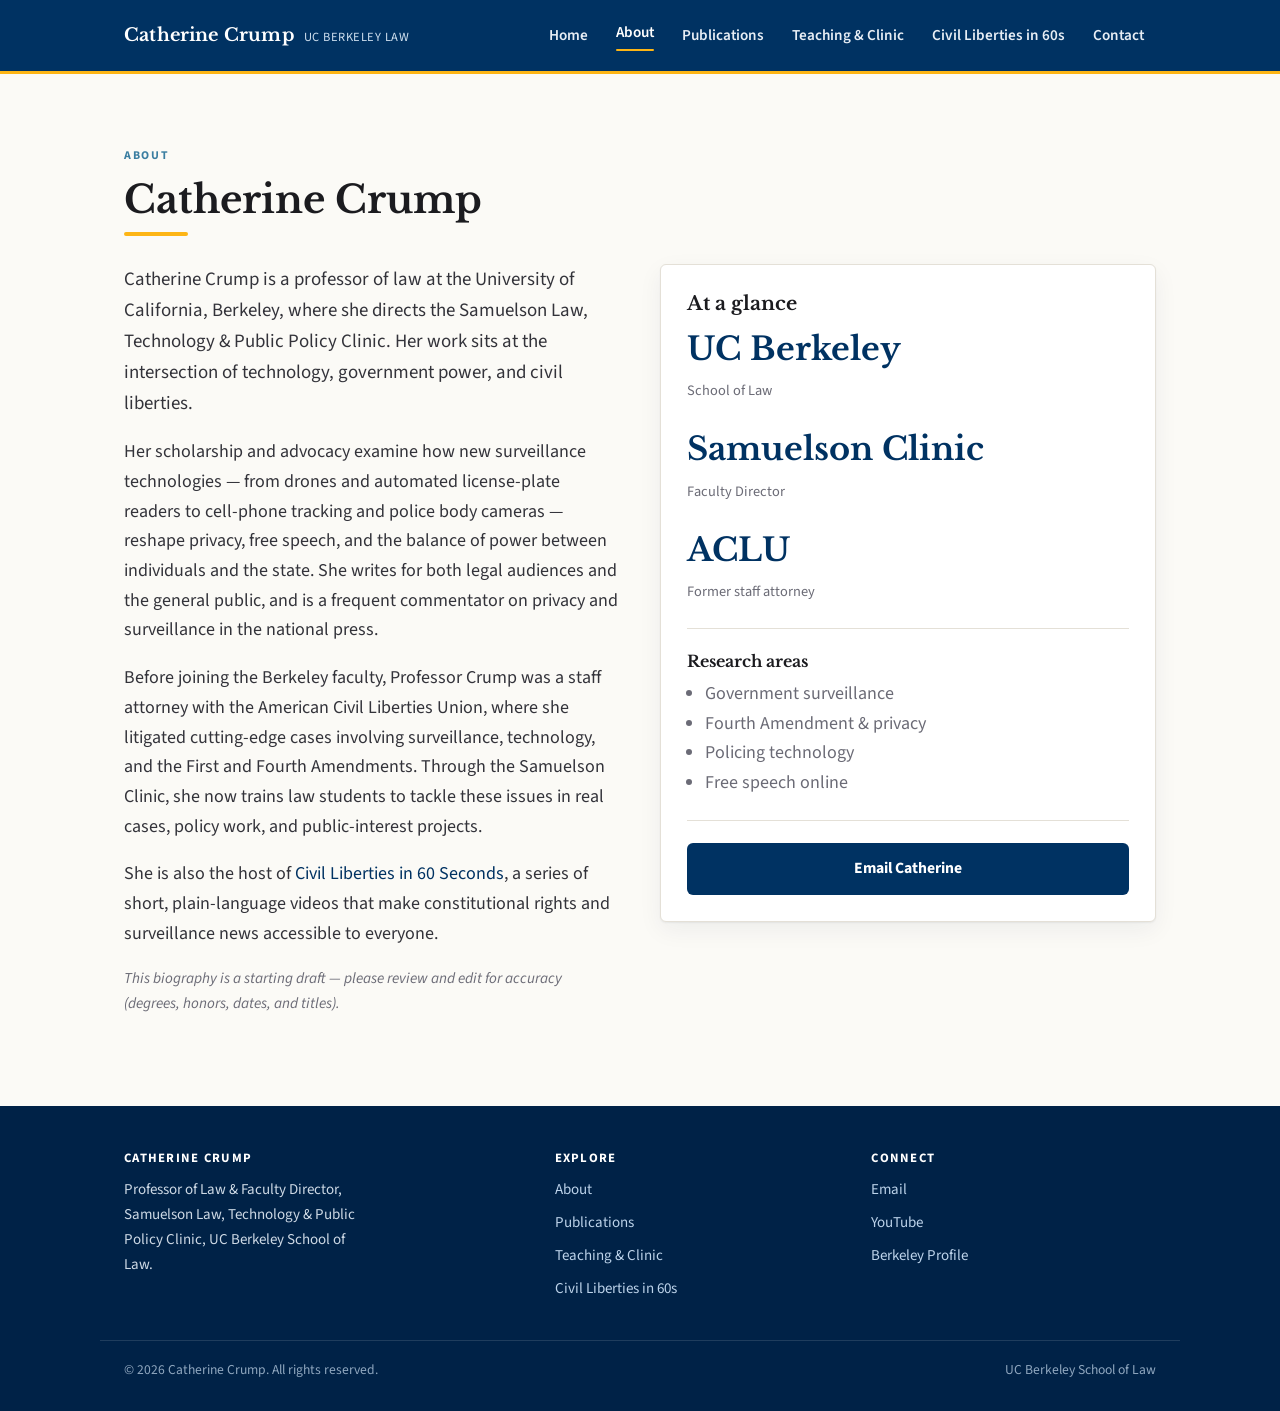
==== about.html @ 15336ab8 "Use headshot photo as favicon with rounded corners Replace the CC-monogram SVG favicon with a rounde" ====
<!DOCTYPE html>
<html lang="en">
<head>
  <meta charset="UTF-8" />
  <meta name="viewport" content="width=device-width, initial-scale=1.0" />
  <title>About — Catherine Crump</title>
  <meta name="description" content="About Catherine Crump, professor of law at UC Berkeley and Faculty Director of the Samuelson Law, Technology & Public Policy Clinic." />
  <link rel="icon" type="image/png" href="assets/favicon.png" />
  <link rel="apple-touch-icon" href="assets/apple-touch-icon.png" />
  <link rel="preconnect" href="https://fonts.googleapis.com" />
  <link rel="preconnect" href="https://fonts.gstatic.com" crossorigin />
  <link href="https://fonts.googleapis.com/css2?family=Libre+Baskerville:ital,wght@0,400;0,700;1,400&family=Source+Sans+3:wght@400;600;700&display=swap" rel="stylesheet" />
  <link rel="stylesheet" href="css/style.css" />
</head>
<body>
  <header class="site-header">
    <nav class="nav">
      <a class="brand" href="index.html">Catherine Crump <span class="brand-sub">UC Berkeley Law</span></a>
      <button class="nav-toggle" aria-label="Menu" aria-expanded="false">☰</button>
      <ul class="nav-links">
        <li><a href="index.html">Home</a></li>
        <li><a href="about.html" class="active">About</a></li>
        <li><a href="publications.html">Publications</a></li>
        <li><a href="teaching.html">Teaching &amp; Clinic</a></li>
        <li><a href="civil-liberties-60.html">Civil Liberties in 60s</a></li>
        <li><a href="index.html#contact">Contact</a></li>
      </ul>
    </nav>
  </header>

  <section class="section">
    <div class="container">
      <p class="eyebrow">About</p>
      <h1 class="section-title" style="font-size:2.4rem">Catherine Crump</h1>
      <div class="rule"></div>

      <div class="grid-2">
        <div class="prose">
          <!-- DRAFT BIO — please review and edit for accuracy. -->
          <p class="lead">Catherine Crump is a professor of law at the University of California, Berkeley, where she directs the Samuelson Law, Technology &amp; Public Policy Clinic. Her work sits at the intersection of technology, government power, and civil liberties.</p>

          <p>Her scholarship and advocacy examine how new surveillance technologies — from drones and automated license-plate readers to cell-phone tracking and police body cameras — reshape privacy, free speech, and the balance of power between individuals and the state. She writes for both legal audiences and the general public, and is a frequent commentator on privacy and surveillance in the national press.</p>

          <p>Before joining the Berkeley faculty, Professor Crump was a staff attorney with the American Civil Liberties Union, where she litigated cutting-edge cases involving surveillance, technology, and the First and Fourth Amendments. Through the Samuelson Clinic, she now trains law students to tackle these issues in real cases, policy work, and public-interest projects.</p>

          <p>She is also the host of <a href="civil-liberties-60.html">Civil Liberties in 60 Seconds</a>, a series of short, plain-language videos that make constitutional rights and surveillance news accessible to everyone.</p>

          <p style="color:var(--muted);font-size:0.95rem;font-style:italic">This biography is a starting draft — please review and edit for accuracy (degrees, honors, dates, and titles).</p>
        </div>

        <aside>
          <div class="card">
            <h3>At a glance</h3>
            <div class="stat-row" style="flex-direction:column;gap:18px">
              <div class="stat"><b>UC Berkeley</b><span>School of Law</span></div>
              <div class="stat"><b>Samuelson Clinic</b><span>Faculty Director</span></div>
              <div class="stat"><b>ACLU</b><span>Former staff attorney</span></div>
            </div>
            <hr style="border:none;border-top:1px solid var(--line);margin:22px 0" />
            <h3 style="font-size:1rem">Research areas</h3>
            <ul style="padding-left:18px;margin:0;color:var(--muted)">
              <li>Government surveillance</li>
              <li>Fourth Amendment &amp; privacy</li>
              <li>Policing technology</li>
              <li>Free speech online</li>
            </ul>
            <hr style="border:none;border-top:1px solid var(--line);margin:22px 0" />
            <a class="btn btn-blue" style="width:100%;text-align:center" href="mailto:ccrump@clinical.law.berkeley.edu">Email Catherine</a>
          </div>
        </aside>
      </div>
    </div>
  </section>

  <footer class="site-footer">
    <div class="container footer-grid">
      <div>
        <h4>Catherine Crump</h4>
        <p style="margin:0;max-width:34ch">Professor of Law &amp; Faculty Director, Samuelson Law, Technology &amp; Public Policy Clinic, UC Berkeley School of Law.</p>
      </div>
      <div>
        <h4>Explore</h4>
        <ul>
          <li><a href="about.html">About</a></li>
          <li><a href="publications.html">Publications</a></li>
          <li><a href="teaching.html">Teaching &amp; Clinic</a></li>
          <li><a href="civil-liberties-60.html">Civil Liberties in 60s</a></li>
        </ul>
      </div>
      <div>
        <h4>Connect</h4>
        <ul>
          <li><a href="mailto:ccrump@clinical.law.berkeley.edu">Email</a></li>
          <li><a href="https://www.youtube.com/@profcrump" target="_blank" rel="noopener">YouTube</a></li>
          <li><a href="https://www.law.berkeley.edu/our-faculty/faculty-profiles/catherine-crump/" target="_blank" rel="noopener">Berkeley Profile</a></li>
        </ul>
      </div>
    </div>
    <div class="container footer-bottom">
      <span>© <span id="year">2026</span> Catherine Crump. All rights reserved.</span>
      <span>UC Berkeley School of Law</span>
    </div>
  </footer>

  <script src="js/main.js"></script>
  <script>document.getElementById("year").textContent = new Date().getFullYear();</script>
</body>
</html>
---- css/style.css ----
/* =========================================================
   Catherine Crump — personal academic site
   Berkeley-scholarly theme
   ========================================================= */

:root {
  /* Berkeley palette */
  --berkeley-blue: #003262;
  --berkeley-blue-deep: #002247;
  --california-gold: #fdb515;
  --founders-rock: #3b7ea1;
  --lawrence: #00b0da;

  /* Neutrals */
  --ink: #1b1b1f;
  --body: #33333a;
  --muted: #6b6b76;
  --line: #e4e0d7;
  --paper: #fbfaf6;
  --card: #ffffff;

  /* CL60 accent (from the channel brand) */
  --cl60-red: #ff3131;

  --serif: "Libre Baskerville", Georgia, "Times New Roman", serif;
  --sans: "Source Sans 3", "Source Sans Pro", -apple-system, BlinkMacSystemFont,
    "Segoe UI", Roboto, Helvetica, Arial, sans-serif;

  --maxw: 1080px;
  --radius: 6px;
  --shadow: 0 1px 2px rgba(0, 30, 60, 0.06), 0 8px 24px rgba(0, 30, 60, 0.06);
}

* { box-sizing: border-box; }

html { scroll-behavior: smooth; }

body {
  margin: 0;
  font-family: var(--sans);
  color: var(--body);
  background: var(--paper);
  line-height: 1.65;
  font-size: 18px;
  -webkit-font-smoothing: antialiased;
  text-rendering: optimizeLegibility;
}

h1, h2, h3, h4 {
  font-family: var(--serif);
  color: var(--ink);
  line-height: 1.25;
  font-weight: 700;
}

a { color: var(--berkeley-blue); text-decoration: none; }
a:hover { text-decoration: underline; }

img { max-width: 100%; display: block; }

.container {
  width: 100%;
  max-width: var(--maxw);
  margin: 0 auto;
  padding: 0 24px;
}

.section { padding: 72px 0; }
.section--tight { padding: 48px 0; }
.section--alt { background: #fff; border-top: 1px solid var(--line); border-bottom: 1px solid var(--line); }

.eyebrow {
  font-family: var(--sans);
  text-transform: uppercase;
  letter-spacing: 0.14em;
  font-size: 0.74rem;
  font-weight: 700;
  color: var(--founders-rock);
  margin: 0 0 10px;
}

.section-title { font-size: 2rem; margin: 0 0 8px; }
.lead { font-size: 1.18rem; color: var(--body); }

/* Gold rule motif */
.rule {
  width: 64px; height: 4px;
  background: var(--california-gold);
  border-radius: 3px;
  margin: 0 0 28px;
}

/* ---------- Header / nav ---------- */
.site-header {
  position: sticky; top: 0; z-index: 50;
  background: var(--berkeley-blue);
  color: #fff;
  border-bottom: 3px solid var(--california-gold);
}
.nav {
  display: flex; align-items: center; justify-content: space-between;
  gap: 16px; padding: 12px 24px; max-width: var(--maxw); margin: 0 auto;
}
.brand {
  display: flex; align-items: baseline; gap: 10px;
  color: #fff; font-family: var(--serif); font-weight: 700;
  font-size: 1.12rem; letter-spacing: 0.01em;
}
.brand:hover { text-decoration: none; }
.brand .brand-sub {
  font-family: var(--sans); font-weight: 400; font-size: 0.78rem;
  color: #cfe0ef; letter-spacing: 0.04em; text-transform: uppercase;
}
.nav-links { display: flex; align-items: center; gap: 4px; list-style: none; margin: 0; padding: 0; }
.nav-links a {
  color: #e7eef5; font-size: 0.95rem; font-weight: 600;
  padding: 8px 12px; border-radius: 4px; display: inline-block;
}
.nav-links a:hover { background: rgba(255,255,255,0.12); text-decoration: none; }
.nav-links a.active { color: #fff; }
.nav-links a.active::after {
  content: ""; display: block; height: 2px; margin-top: 4px;
  background: var(--california-gold); border-radius: 2px;
}
.nav-toggle {
  display: none; background: transparent; border: 1px solid rgba(255,255,255,0.4);
  color: #fff; border-radius: 5px; padding: 6px 10px; cursor: pointer; font-size: 1.1rem;
}

/* ---------- Hero ---------- */
.hero {
  background:
    radial-gradient(1200px 400px at 80% -10%, rgba(61,126,161,0.25), transparent),
    linear-gradient(180deg, var(--berkeley-blue-deep), var(--berkeley-blue));
  color: #fff; padding: 76px 0;
}
.hero-grid {
  display: grid; grid-template-columns: 1.4fr 0.9fr; gap: 48px; align-items: center;
}
.hero h1 { color: #fff; font-size: 2.9rem; margin: 0 0 14px; }
.hero .title { color: var(--california-gold); font-weight: 700; font-size: 1.05rem;
  text-transform: uppercase; letter-spacing: 0.1em; margin: 0 0 18px; font-family: var(--sans); }
.hero p { color: #dbe6f0; font-size: 1.18rem; max-width: 52ch; }
.hero-cta { margin-top: 26px; display: flex; gap: 14px; flex-wrap: wrap; }

.portrait {
  width: 280px; height: 280px; border-radius: 50%;
  margin: 0 auto; overflow: hidden; background: #ffffff;
  border: 4px solid var(--california-gold);
  box-shadow: 0 12px 40px rgba(0,0,0,0.35);
}
.portrait img { width: 100%; height: 100%; object-fit: cover; }

/* ---------- Buttons ---------- */
.btn {
  display: inline-block; font-family: var(--sans); font-weight: 700;
  padding: 11px 20px; border-radius: 6px; cursor: pointer; font-size: 0.98rem;
  border: 2px solid transparent; transition: transform .05s ease, background .15s ease;
}
.btn:hover { text-decoration: none; }
.btn:active { transform: translateY(1px); }
.btn-gold { background: var(--california-gold); color: var(--berkeley-blue-deep); }
.btn-gold:hover { background: #ffc844; }
.btn-ghost { background: transparent; color: #fff; border-color: rgba(255,255,255,0.5); }
.btn-ghost:hover { background: rgba(255,255,255,0.12); }
.btn-blue { background: var(--berkeley-blue); color: #fff; }
.btn-blue:hover { background: var(--berkeley-blue-deep); }

/* ---------- Cards / highlights ---------- */
.grid-3 { display: grid; grid-template-columns: repeat(3, 1fr); gap: 24px; }
.grid-2 { display: grid; grid-template-columns: 1fr 1fr; gap: 40px; align-items: start; }
.card {
  background: var(--card); border: 1px solid var(--line);
  border-radius: var(--radius); padding: 26px; box-shadow: var(--shadow);
}
.card h3 { margin: 0 0 8px; font-size: 1.2rem; }
.card p { margin: 0; color: var(--muted); font-size: 0.98rem; }

.stat-row { display: flex; gap: 40px; flex-wrap: wrap; margin-top: 8px; }
.stat b { font-family: var(--serif); font-size: 2rem; color: var(--berkeley-blue); display: block; }
.stat span { color: var(--muted); font-size: 0.9rem; }

/* ---------- Prose ---------- */
.prose p { margin: 0 0 18px; }
.prose h3 { margin: 32px 0 10px; font-size: 1.3rem; }
.prose ul { padding-left: 20px; }
.prose li { margin-bottom: 8px; }

/* ---------- Publications ---------- */
.pub-controls {
  display: flex; flex-wrap: wrap; gap: 10px; align-items: center;
  margin: 0 0 32px;
}
.filter-btn {
  border: 1px solid var(--line); background: #fff; color: var(--body);
  padding: 7px 15px; border-radius: 999px; cursor: pointer; font-size: 0.9rem;
  font-family: var(--sans); font-weight: 600;
}
.filter-btn:hover { border-color: var(--founders-rock); }
.filter-btn.active { background: var(--berkeley-blue); color: #fff; border-color: var(--berkeley-blue); }

.pub-group { margin-bottom: 44px; }
.pub-group > h2 {
  font-size: 1.5rem; color: var(--berkeley-blue);
  border-bottom: 2px solid var(--california-gold);
  padding-bottom: 8px; margin: 0 0 8px;
}
.pub-count { color: var(--muted); font-size: 0.85rem; }

.pub {
  padding: 20px 0; border-bottom: 1px solid var(--line);
  display: grid; grid-template-columns: 68px 1fr; gap: 20px;
}
.pub:last-child { border-bottom: none; }
.pub-year { font-family: var(--serif); font-weight: 700; color: var(--founders-rock); font-size: 1.05rem; }
.pub-title { font-family: var(--serif); font-weight: 700; color: var(--ink); font-size: 1.12rem; margin: 0 0 4px; }
.pub-authors { color: var(--body); font-size: 0.96rem; margin: 0 0 2px; }
.pub-cite { color: var(--muted); font-size: 0.92rem; font-style: italic; margin: 0 0 10px; }
.pub-links { display: flex; gap: 8px; flex-wrap: wrap; }
.pub-link {
  font-size: 0.82rem; font-weight: 700; padding: 4px 12px; border-radius: 4px;
  background: #eef3f8; color: var(--berkeley-blue); border: 1px solid #dbe6f0;
}
.pub-link:hover { background: var(--berkeley-blue); color: #fff; text-decoration: none; }
.pub-link[aria-disabled="true"] { background: #f3f1ec; color: var(--muted); border-color: var(--line); cursor: default; }

/* ---------- CL60 page ---------- */
.cl60-hero {
  background: linear-gradient(135deg, #002676, #001a52);
  color: #fff; border-radius: 12px; padding: 40px; display: grid;
  grid-template-columns: 130px 1fr; gap: 28px; align-items: center;
}
.cl60-hero img { width: 130px; height: 130px; border-radius: 16px; background:#fff; }
.cl60-hero h2 { color: #fff; margin: 0 0 6px; }
.cl60-hero p { color: #d9e3f2; margin: 0 0 16px; }
.tick-divider {
  height: 14px; margin: 34px 0;
  background-image: repeating-linear-gradient(90deg, var(--cl60-red) 0 2px, transparent 2px 16px);
  opacity: 0.8;
}

/* ---------- Contact strip ---------- */
.contact-links { display: flex; flex-wrap: wrap; gap: 12px; margin-top: 20px; }

/* ---------- Footer ---------- */
.site-footer {
  background: var(--berkeley-blue-deep); color: #cdd9e5;
  padding: 44px 0 30px; margin-top: 0; font-size: 0.94rem;
}
.footer-grid { display: grid; grid-template-columns: 1.4fr 1fr 1fr; gap: 32px; }
.site-footer h4 { color: #fff; font-family: var(--sans); font-size: 0.8rem;
  text-transform: uppercase; letter-spacing: 0.1em; margin: 0 0 12px; }
.site-footer a { color: #bcd3ea; }
.site-footer ul { list-style: none; padding: 0; margin: 0; }
.site-footer li { margin-bottom: 8px; }
.footer-bottom { border-top: 1px solid rgba(255,255,255,0.12); margin-top: 30px;
  padding-top: 18px; color: #8fa7bf; font-size: 0.85rem; display: flex;
  justify-content: space-between; flex-wrap: wrap; gap: 8px; }

/* ---------- Responsive ---------- */
@media (max-width: 860px) {
  body { font-size: 17px; }
  .nav-toggle { display: inline-block; }
  .nav-links {
    display: none; position: absolute; top: 100%; left: 0; right: 0;
    flex-direction: column; align-items: stretch; gap: 0;
    background: var(--berkeley-blue); padding: 8px 16px 16px;
    border-bottom: 3px solid var(--california-gold);
  }
  .nav-links.open { display: flex; }
  .nav-links a { padding: 12px 8px; }
  .nav-links a.active::after { display: none; }
  .hero-grid { grid-template-columns: 1fr; text-align: center; }
  .hero h1 { font-size: 2.2rem; }
  .hero p { margin-left: auto; margin-right: auto; }
  .hero-cta { justify-content: center; }
  .portrait { order: -1; width: 200px; height: 200px; }
  .grid-3, .grid-2, .footer-grid { grid-template-columns: 1fr; }
  .cl60-hero { grid-template-columns: 1fr; text-align: center; }
  .cl60-hero img { margin: 0 auto; }
  .pub { grid-template-columns: 1fr; gap: 4px; }
  .pub-year { font-size: 0.95rem; }
}
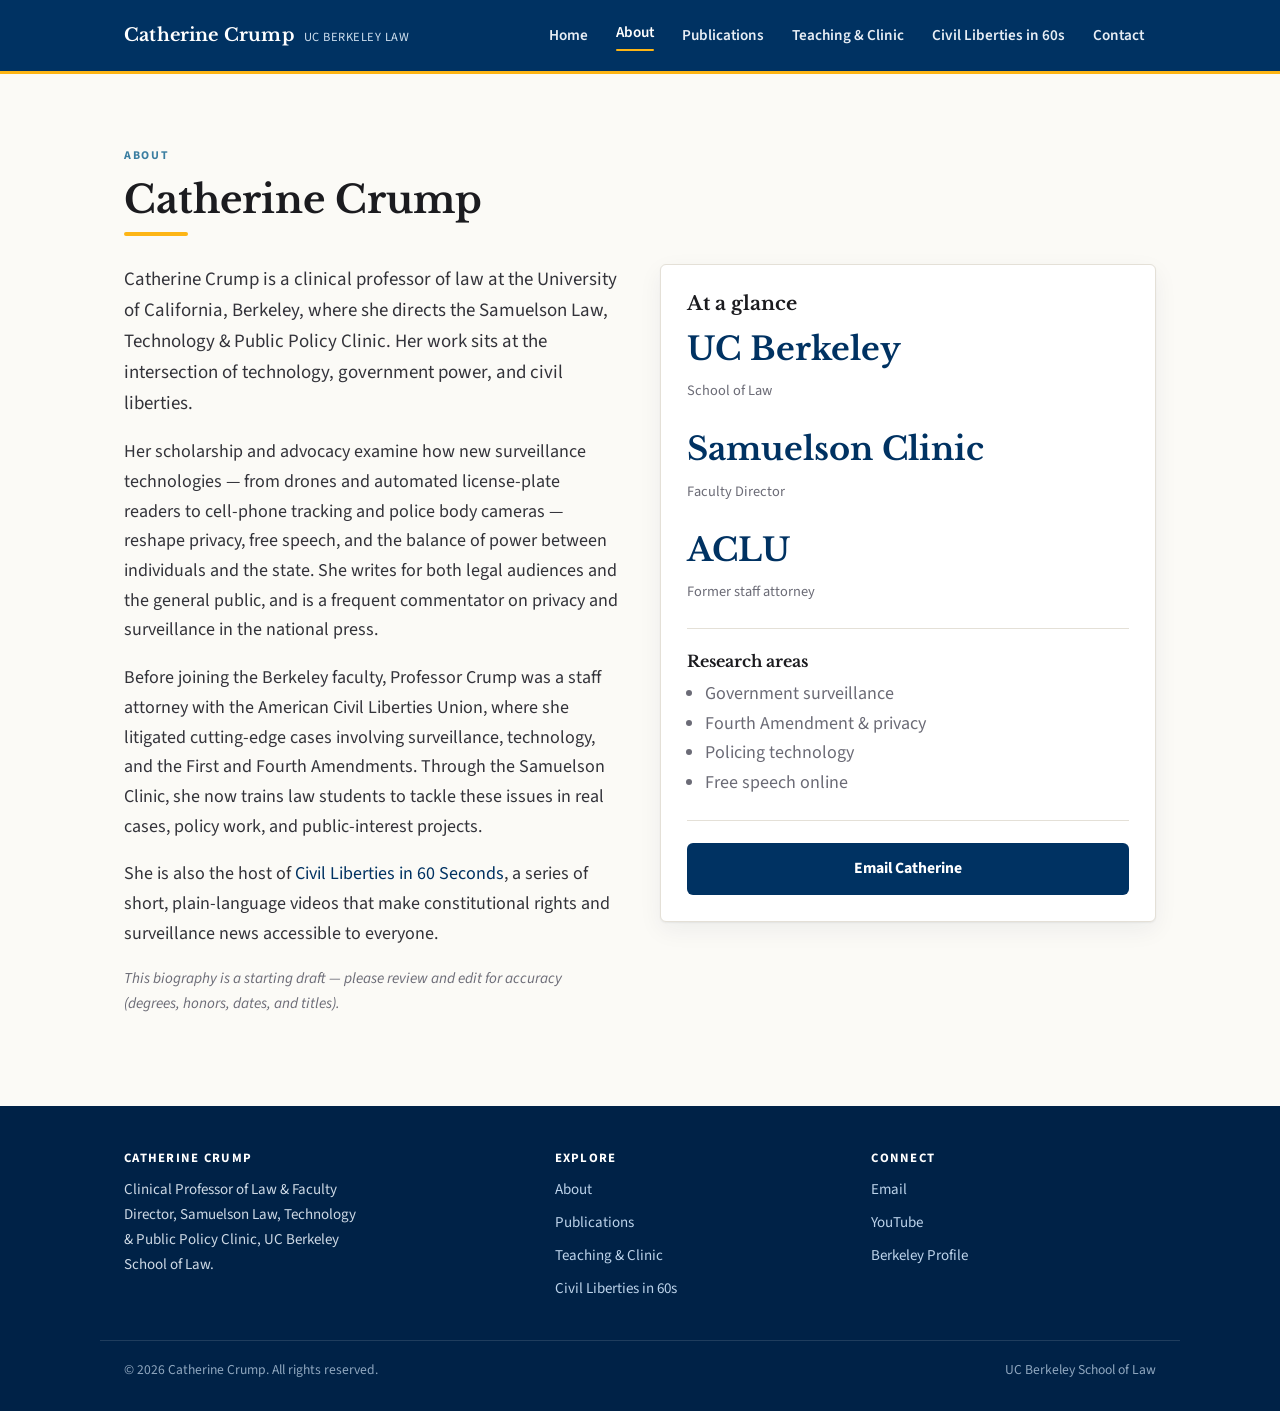
==== commit 338fa109: "Update title to Clinical Professor of Law Reflect Catherine's actual title (Clinical Professor of La" ====
--- a/about.html
+++ b/about.html
@@ -4,7 +4,7 @@
   <meta charset="UTF-8" />
   <meta name="viewport" content="width=device-width, initial-scale=1.0" />
   <title>About — Catherine Crump</title>
-  <meta name="description" content="About Catherine Crump, professor of law at UC Berkeley and Faculty Director of the Samuelson Law, Technology & Public Policy Clinic." />
+  <meta name="description" content="About Catherine Crump, clinical professor of law at UC Berkeley and Faculty Director of the Samuelson Law, Technology & Public Policy Clinic." />
   <link rel="icon" type="image/png" href="assets/favicon.png" />
   <link rel="apple-touch-icon" href="assets/apple-touch-icon.png" />
   <link rel="preconnect" href="https://fonts.googleapis.com" />
@@ -37,7 +37,7 @@
       <div class="grid-2">
         <div class="prose">
           <!-- DRAFT BIO — please review and edit for accuracy. -->
-          <p class="lead">Catherine Crump is a professor of law at the University of California, Berkeley, where she directs the Samuelson Law, Technology &amp; Public Policy Clinic. Her work sits at the intersection of technology, government power, and civil liberties.</p>
+          <p class="lead">Catherine Crump is a clinical professor of law at the University of California, Berkeley, where she directs the Samuelson Law, Technology &amp; Public Policy Clinic. Her work sits at the intersection of technology, government power, and civil liberties.</p>
 
           <p>Her scholarship and advocacy examine how new surveillance technologies — from drones and automated license-plate readers to cell-phone tracking and police body cameras — reshape privacy, free speech, and the balance of power between individuals and the state. She writes for both legal audiences and the general public, and is a frequent commentator on privacy and surveillance in the national press.</p>
 
@@ -76,7 +76,7 @@
     <div class="container footer-grid">
       <div>
         <h4>Catherine Crump</h4>
-        <p style="margin:0;max-width:34ch">Professor of Law &amp; Faculty Director, Samuelson Law, Technology &amp; Public Policy Clinic, UC Berkeley School of Law.</p>
+        <p style="margin:0;max-width:34ch">Clinical Professor of Law &amp; Faculty Director, Samuelson Law, Technology &amp; Public Policy Clinic, UC Berkeley School of Law.</p>
       </div>
       <div>
         <h4>Explore</h4>
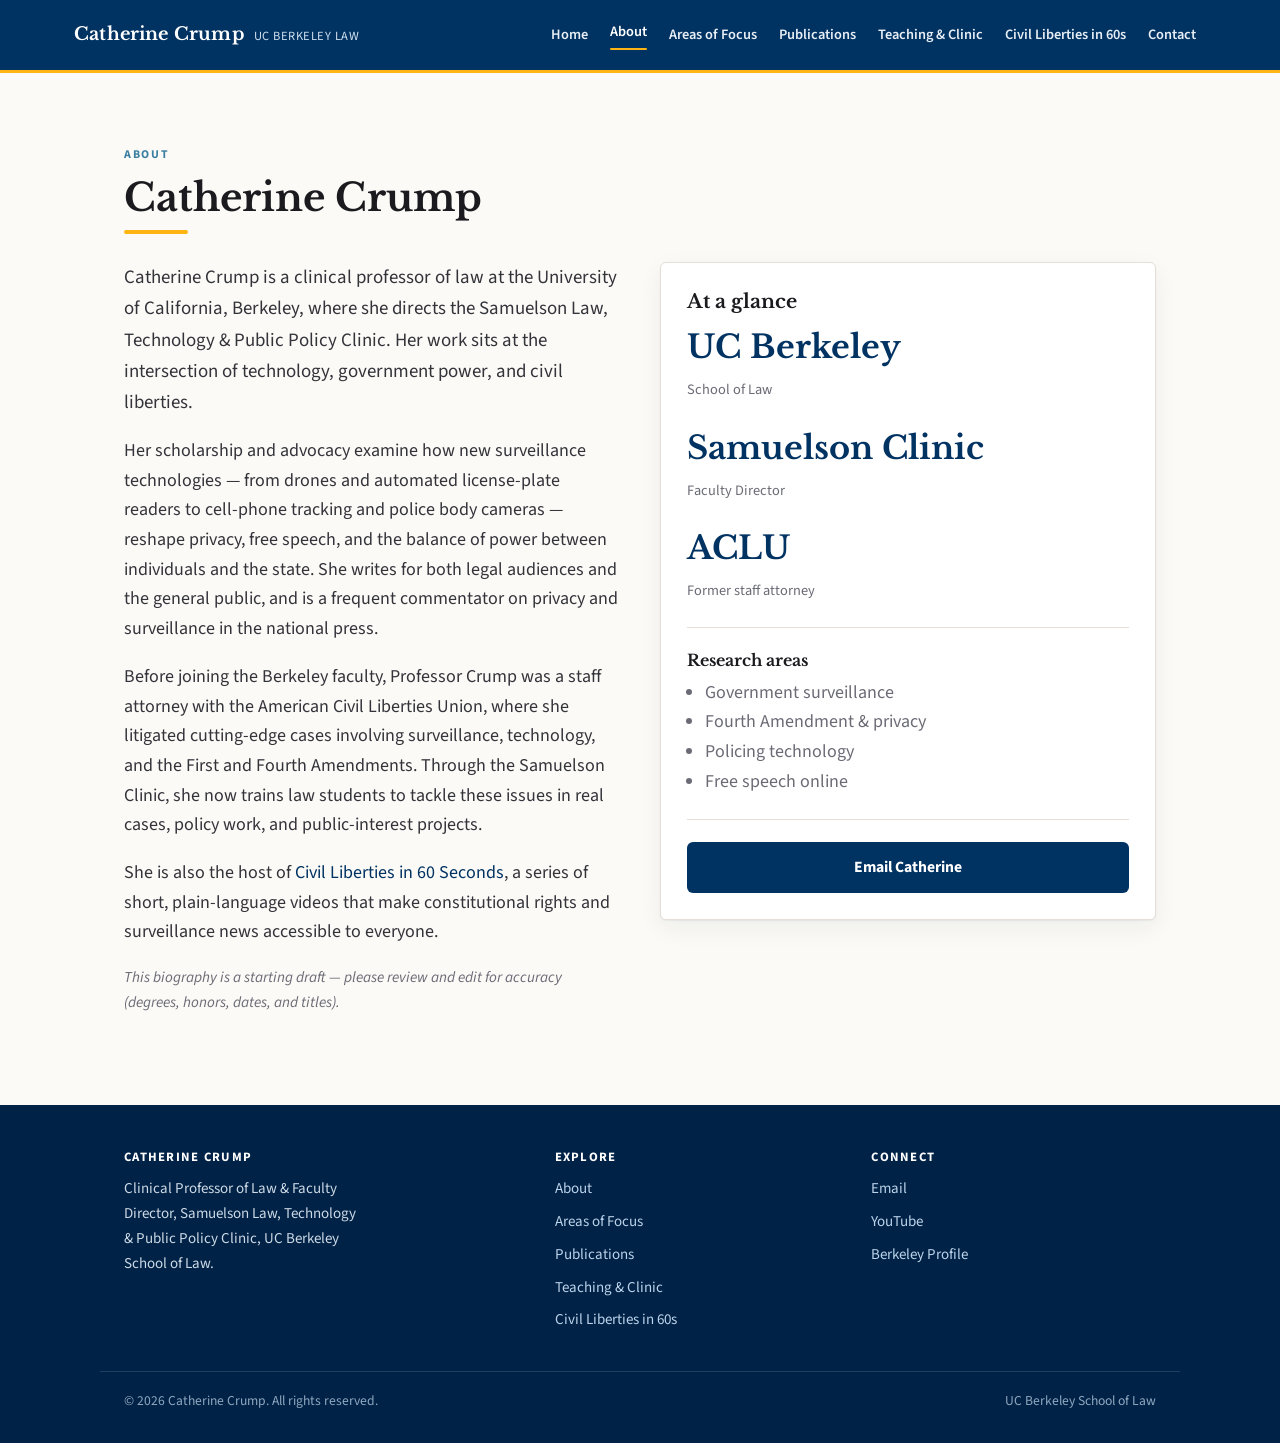
==== commit 22a2928f: "Add Areas of Focus page; link homepage cards to its sections - New areas-of-focus.html with three an" ====
--- a/about.html
+++ b/about.html
@@ -20,6 +20,7 @@
       <ul class="nav-links">
         <li><a href="index.html">Home</a></li>
         <li><a href="about.html" class="active">About</a></li>
+        <li><a href="areas-of-focus.html">Areas of Focus</a></li>
         <li><a href="publications.html">Publications</a></li>
         <li><a href="teaching.html">Teaching &amp; Clinic</a></li>
         <li><a href="civil-liberties-60.html">Civil Liberties in 60s</a></li>
@@ -82,6 +83,7 @@
         <h4>Explore</h4>
         <ul>
           <li><a href="about.html">About</a></li>
+          <li><a href="areas-of-focus.html">Areas of Focus</a></li>
           <li><a href="publications.html">Publications</a></li>
           <li><a href="teaching.html">Teaching &amp; Clinic</a></li>
           <li><a href="civil-liberties-60.html">Civil Liberties in 60s</a></li>
--- a/css/style.css
+++ b/css/style.css
@@ -99,7 +99,7 @@
 }
 .nav {
   display: flex; align-items: center; justify-content: space-between;
-  gap: 16px; padding: 12px 24px; max-width: var(--maxw); margin: 0 auto;
+  gap: 12px; padding: 12px 24px; max-width: 1180px; margin: 0 auto;
 }
 .brand {
   display: flex; align-items: baseline; gap: 10px;
@@ -111,10 +111,10 @@
   font-family: var(--sans); font-weight: 400; font-size: 0.78rem;
   color: #cfe0ef; letter-spacing: 0.04em; text-transform: uppercase;
 }
-.nav-links { display: flex; align-items: center; gap: 4px; list-style: none; margin: 0; padding: 0; }
+.nav-links { display: flex; align-items: center; gap: 2px; list-style: none; margin: 0; padding: 0; }
 .nav-links a {
-  color: #e7eef5; font-size: 0.95rem; font-weight: 600;
-  padding: 8px 12px; border-radius: 4px; display: inline-block;
+  color: #e7eef5; font-size: 0.9rem; font-weight: 600; white-space: nowrap;
+  padding: 8px 10px; border-radius: 4px; display: inline-block;
 }
 .nav-links a:hover { background: rgba(255,255,255,0.12); text-decoration: none; }
 .nav-links a.active { color: #fff; }
@@ -175,6 +175,25 @@
 }
 .card h3 { margin: 0 0 8px; font-size: 1.2rem; }
 .card p { margin: 0; color: var(--muted); font-size: 0.98rem; }
+
+/* Clickable focus cards */
+.card-link {
+  display: block; text-decoration: none; color: inherit;
+  transition: transform .1s ease, box-shadow .15s ease, border-color .15s ease;
+}
+.card-link:hover {
+  transform: translateY(-3px); text-decoration: none;
+  border-color: var(--founders-rock);
+  box-shadow: 0 12px 30px rgba(0, 30, 60, 0.13);
+}
+.card-more {
+  display: inline-block; margin-top: 14px;
+  color: var(--berkeley-blue); font-weight: 700; font-size: 0.9rem;
+}
+.card-link:hover .card-more { color: var(--founders-rock); }
+
+/* Offset anchored sections below the sticky header */
+.focus-section { scroll-margin-top: 88px; }
 
 .stat-row { display: flex; gap: 40px; flex-wrap: wrap; margin-top: 8px; }
 .stat b { font-family: var(--serif); font-size: 2rem; color: var(--berkeley-blue); display: block; }
@@ -258,8 +277,8 @@
   justify-content: space-between; flex-wrap: wrap; gap: 8px; }
 
 /* ---------- Responsive ---------- */
-@media (max-width: 860px) {
-  body { font-size: 17px; }
+/* Collapse to hamburger while the 7-item nav would otherwise wrap */
+@media (max-width: 1120px) {
   .nav-toggle { display: inline-block; }
   .nav-links {
     display: none; position: absolute; top: 100%; left: 0; right: 0;
@@ -268,8 +287,12 @@
     border-bottom: 3px solid var(--california-gold);
   }
   .nav-links.open { display: flex; }
-  .nav-links a { padding: 12px 8px; }
+  .nav-links a { padding: 12px 8px; font-size: 1rem; }
   .nav-links a.active::after { display: none; }
+}
+
+@media (max-width: 860px) {
+  body { font-size: 17px; }
   .hero-grid { grid-template-columns: 1fr; text-align: center; }
   .hero h1 { font-size: 2.2rem; }
   .hero p { margin-left: auto; margin-right: auto; }
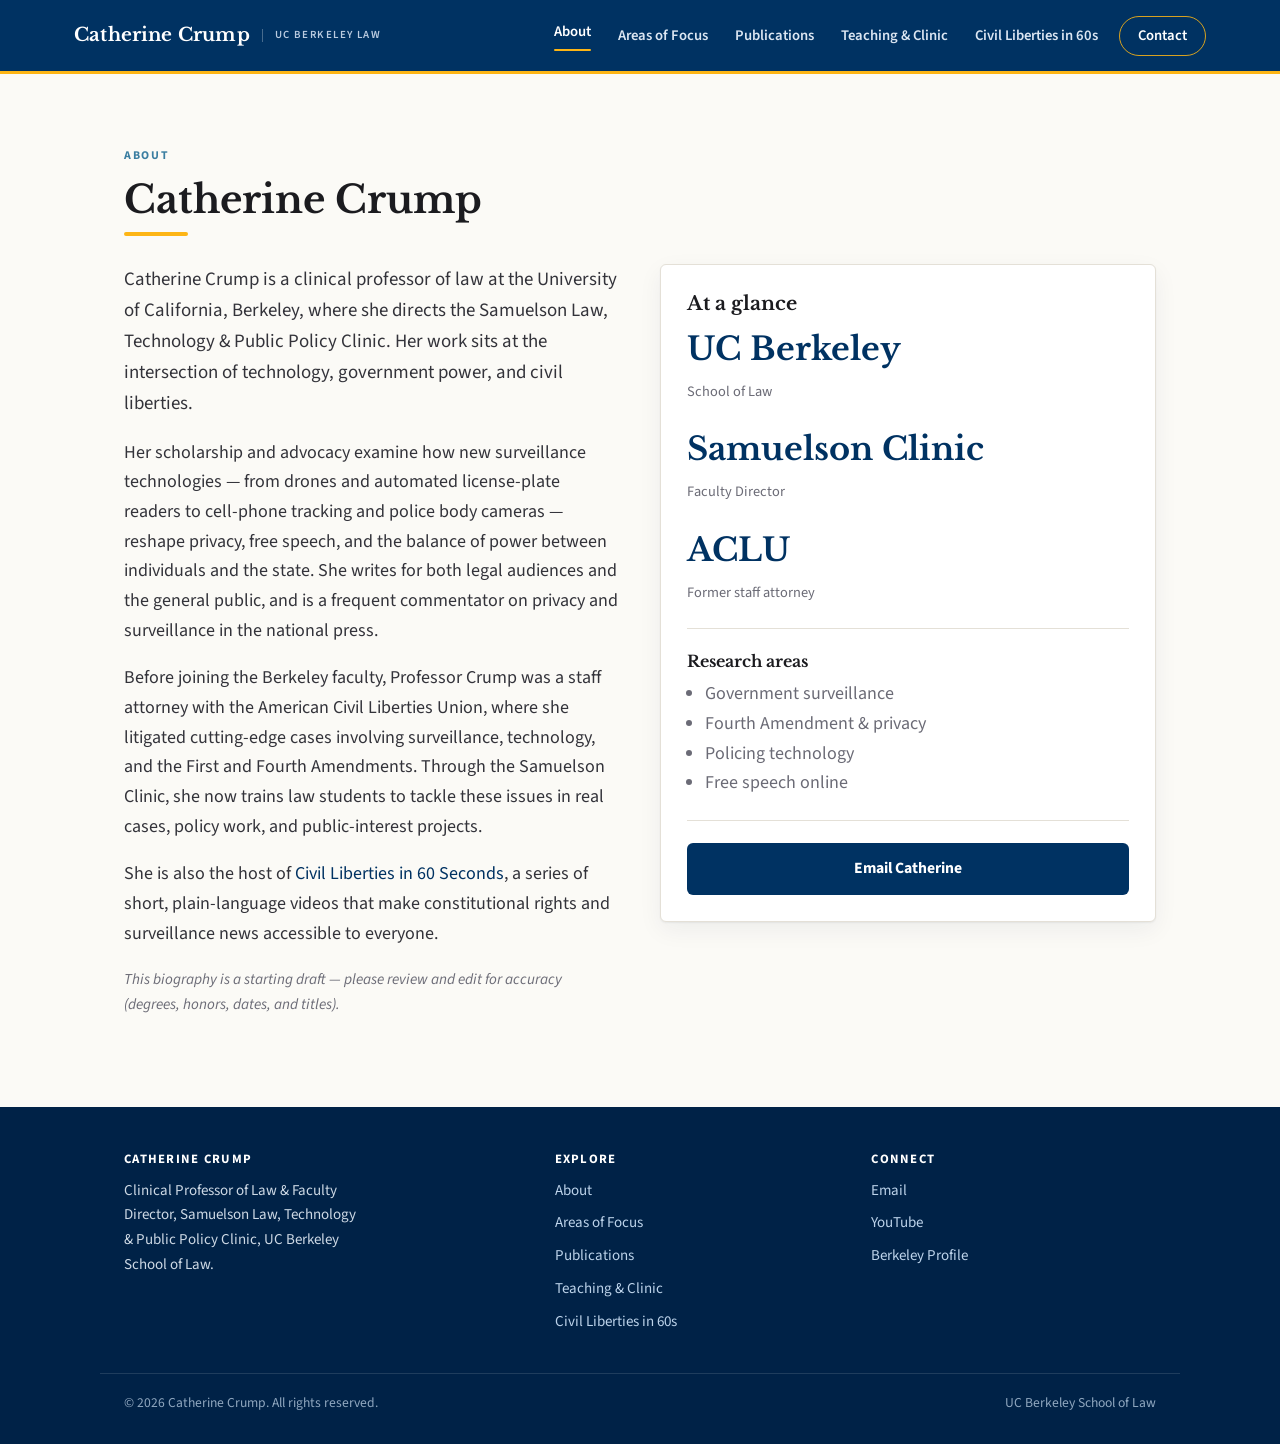
==== commit 0d12ff84: "Refine the top nav menu - Drop redundant 'Home' item (brand links home) - Make 'Contact' a gold outl" ====
--- a/about.html
+++ b/about.html
@@ -18,13 +18,12 @@
       <a class="brand" href="index.html">Catherine Crump <span class="brand-sub">UC Berkeley Law</span></a>
       <button class="nav-toggle" aria-label="Menu" aria-expanded="false">☰</button>
       <ul class="nav-links">
-        <li><a href="index.html">Home</a></li>
         <li><a href="about.html" class="active">About</a></li>
         <li><a href="areas-of-focus.html">Areas of Focus</a></li>
         <li><a href="publications.html">Publications</a></li>
         <li><a href="teaching.html">Teaching &amp; Clinic</a></li>
         <li><a href="civil-liberties-60.html">Civil Liberties in 60s</a></li>
-        <li><a href="index.html#contact">Contact</a></li>
+        <li><a href="index.html#contact" class="nav-cta">Contact</a></li>
       </ul>
     </nav>
   </header>
--- a/css/style.css
+++ b/css/style.css
@@ -102,25 +102,36 @@
   gap: 12px; padding: 12px 24px; max-width: 1180px; margin: 0 auto;
 }
 .brand {
-  display: flex; align-items: baseline; gap: 10px;
+  display: flex; align-items: center; gap: 12px; white-space: nowrap;
   color: #fff; font-family: var(--serif); font-weight: 700;
-  font-size: 1.12rem; letter-spacing: 0.01em;
+  font-size: 1.16rem; letter-spacing: 0.01em;
 }
 .brand:hover { text-decoration: none; }
 .brand .brand-sub {
-  font-family: var(--sans); font-weight: 400; font-size: 0.78rem;
-  color: #cfe0ef; letter-spacing: 0.04em; text-transform: uppercase;
-}
-.nav-links { display: flex; align-items: center; gap: 2px; list-style: none; margin: 0; padding: 0; }
+  font-family: var(--sans); font-weight: 600; font-size: 0.68rem;
+  color: #b9cbe0; letter-spacing: 0.13em; text-transform: uppercase;
+  padding-left: 12px; border-left: 1px solid rgba(255,255,255,0.28);
+  line-height: 1.15;
+}
+.nav-links { display: flex; align-items: center; gap: 3px; list-style: none; margin: 0; padding: 0; }
 .nav-links a {
-  color: #e7eef5; font-size: 0.9rem; font-weight: 600; white-space: nowrap;
-  padding: 8px 10px; border-radius: 4px; display: inline-block;
-}
-.nav-links a:hover { background: rgba(255,255,255,0.12); text-decoration: none; }
+  color: #dbe6f2; font-size: 0.92rem; font-weight: 600; white-space: nowrap;
+  padding: 8px 12px; border-radius: 6px; display: inline-block;
+  transition: color .15s ease, background .15s ease;
+}
+.nav-links a:hover { color: #fff; background: rgba(255,255,255,0.10); text-decoration: none; }
 .nav-links a.active { color: #fff; }
 .nav-links a.active::after {
-  content: ""; display: block; height: 2px; margin-top: 4px;
+  content: ""; display: block; height: 2px; margin-top: 5px;
   background: var(--california-gold); border-radius: 2px;
+}
+/* Contact call-to-action pill */
+.nav-links a.nav-cta {
+  margin-left: 6px; padding: 7px 18px; border-radius: 999px;
+  color: #fff; border: 1.5px solid rgba(253,181,21,0.85);
+}
+.nav-links a.nav-cta:hover {
+  background: var(--california-gold); color: var(--berkeley-blue-deep); border-color: var(--california-gold);
 }
 .nav-toggle {
   display: none; background: transparent; border: 1px solid rgba(255,255,255,0.4);
@@ -289,6 +300,16 @@
   .nav-links.open { display: flex; }
   .nav-links a { padding: 12px 8px; font-size: 1rem; }
   .nav-links a.active::after { display: none; }
+  /* Contact reverts to a plain (gold) link inside the dropdown */
+  .nav-links a.nav-cta {
+    margin-left: 0; padding: 12px 8px; border: none; border-radius: 6px;
+    color: var(--california-gold);
+  }
+  .nav-links a.nav-cta:hover { background: rgba(255,255,255,0.10); color: var(--california-gold); }
+}
+
+@media (max-width: 560px) {
+  .brand .brand-sub { display: none; }
 }
 
 @media (max-width: 860px) {
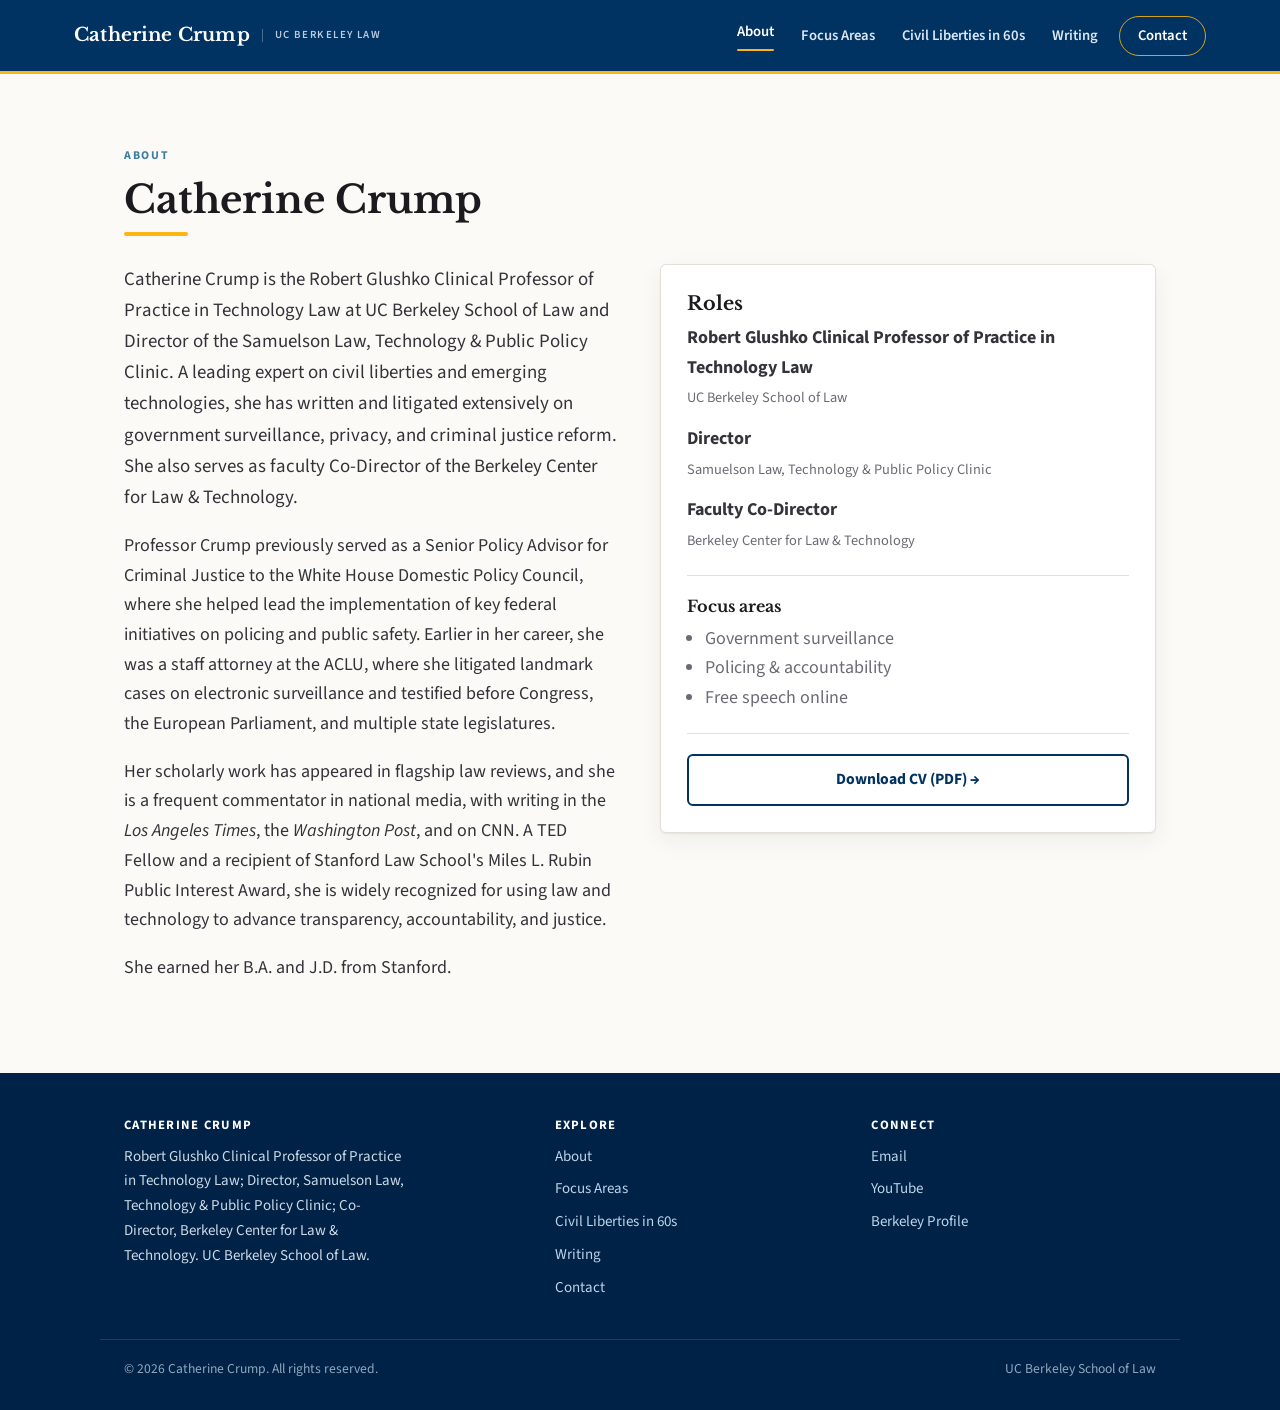
==== commit 6c57d414: "Pre-launch revision: titles, structure, copy - Correct titles throughout: Robert Glushko Clinical Pr" ====
--- a/about.html
+++ b/about.html
@@ -4,7 +4,7 @@
   <meta charset="UTF-8" />
   <meta name="viewport" content="width=device-width, initial-scale=1.0" />
   <title>About — Catherine Crump</title>
-  <meta name="description" content="About Catherine Crump, clinical professor of law at UC Berkeley and Faculty Director of the Samuelson Law, Technology & Public Policy Clinic." />
+  <meta name="description" content="About Catherine Crump — Robert Glushko Clinical Professor of Practice in Technology Law at UC Berkeley, Director of the Samuelson Clinic, and a leading voice on surveillance and civil liberties." />
   <link rel="icon" type="image/png" href="assets/favicon.png" />
   <link rel="apple-touch-icon" href="assets/apple-touch-icon.png" />
   <link rel="preconnect" href="https://fonts.googleapis.com" />
@@ -15,15 +15,14 @@
 <body>
   <header class="site-header">
     <nav class="nav">
-      <a class="brand" href="index.html">Catherine Crump <span class="brand-sub">UC Berkeley Law</span></a>
+      <a class="brand" href="/">Catherine Crump <span class="brand-sub">UC Berkeley Law</span></a>
       <button class="nav-toggle" aria-label="Menu" aria-expanded="false">☰</button>
       <ul class="nav-links">
-        <li><a href="about.html" class="active">About</a></li>
-        <li><a href="areas-of-focus.html">Areas of Focus</a></li>
-        <li><a href="publications.html">Publications</a></li>
-        <li><a href="teaching.html">Teaching &amp; Clinic</a></li>
-        <li><a href="civil-liberties-60.html">Civil Liberties in 60s</a></li>
-        <li><a href="index.html#contact" class="nav-cta">Contact</a></li>
+        <li><a href="about" class="active">About</a></li>
+        <li><a href="areas-of-focus">Focus Areas</a></li>
+        <li><a href="civil-liberties-60">Civil Liberties in 60s</a></li>
+        <li><a href="writing">Writing</a></li>
+        <li><a href="contact" class="nav-cta">Contact</a></li>
       </ul>
     </nav>
   </header>
@@ -36,36 +35,32 @@
 
       <div class="grid-2">
         <div class="prose">
-          <!-- DRAFT BIO — please review and edit for accuracy. -->
-          <p class="lead">Catherine Crump is a clinical professor of law at the University of California, Berkeley, where she directs the Samuelson Law, Technology &amp; Public Policy Clinic. Her work sits at the intersection of technology, government power, and civil liberties.</p>
+          <p class="lead">Catherine Crump is the Robert Glushko Clinical Professor of Practice in Technology Law at UC Berkeley School of Law and Director of the Samuelson Law, Technology &amp; Public Policy Clinic. A leading expert on civil liberties and emerging technologies, she has written and litigated extensively on government surveillance, privacy, and criminal justice reform. She also serves as faculty Co-Director of the Berkeley Center for Law &amp; Technology.</p>
 
-          <p>Her scholarship and advocacy examine how new surveillance technologies — from drones and automated license-plate readers to cell-phone tracking and police body cameras — reshape privacy, free speech, and the balance of power between individuals and the state. She writes for both legal audiences and the general public, and is a frequent commentator on privacy and surveillance in the national press.</p>
+          <p>Professor Crump previously served as a Senior Policy Advisor for Criminal Justice to the White House Domestic Policy Council, where she helped lead the implementation of key federal initiatives on policing and public safety. Earlier in her career, she was a staff attorney at the ACLU, where she litigated landmark cases on electronic surveillance and testified before Congress, the European Parliament, and multiple state legislatures.</p>
 
-          <p>Before joining the Berkeley faculty, Professor Crump was a staff attorney with the American Civil Liberties Union, where she litigated cutting-edge cases involving surveillance, technology, and the First and Fourth Amendments. Through the Samuelson Clinic, she now trains law students to tackle these issues in real cases, policy work, and public-interest projects.</p>
+          <p>Her scholarly work has appeared in flagship law reviews, and she is a frequent commentator in national media, with writing in the <em>Los Angeles Times</em>, the <em>Washington Post</em>, and on CNN. A TED Fellow and a recipient of Stanford Law School's Miles L. Rubin Public Interest Award, she is widely recognized for using law and technology to advance transparency, accountability, and justice.</p>
 
-          <p>She is also the host of <a href="civil-liberties-60.html">Civil Liberties in 60 Seconds</a>, a series of short, plain-language videos that make constitutional rights and surveillance news accessible to everyone.</p>
-
-          <p style="color:var(--muted);font-size:0.95rem;font-style:italic">This biography is a starting draft — please review and edit for accuracy (degrees, honors, dates, and titles).</p>
+          <p>She earned her B.A. and J.D. from Stanford.</p>
         </div>
 
         <aside>
           <div class="card">
-            <h3>At a glance</h3>
-            <div class="stat-row" style="flex-direction:column;gap:18px">
-              <div class="stat"><b>UC Berkeley</b><span>School of Law</span></div>
-              <div class="stat"><b>Samuelson Clinic</b><span>Faculty Director</span></div>
-              <div class="stat"><b>ACLU</b><span>Former staff attorney</span></div>
-            </div>
-            <hr style="border:none;border-top:1px solid var(--line);margin:22px 0" />
-            <h3 style="font-size:1rem">Research areas</h3>
+            <h3>Roles</h3>
+            <ul style="padding-left:0;list-style:none;margin:0;color:var(--body)">
+              <li style="margin-bottom:12px"><strong>Robert Glushko Clinical Professor of Practice in Technology Law</strong><br><span style="color:var(--muted);font-size:0.9rem">UC Berkeley School of Law</span></li>
+              <li style="margin-bottom:12px"><strong>Director</strong><br><span style="color:var(--muted);font-size:0.9rem">Samuelson Law, Technology &amp; Public Policy Clinic</span></li>
+              <li><strong>Faculty Co-Director</strong><br><span style="color:var(--muted);font-size:0.9rem">Berkeley Center for Law &amp; Technology</span></li>
+            </ul>
+            <hr style="border:none;border-top:1px solid var(--line);margin:20px 0" />
+            <h3 style="font-size:1rem">Focus areas</h3>
             <ul style="padding-left:18px;margin:0;color:var(--muted)">
               <li>Government surveillance</li>
-              <li>Fourth Amendment &amp; privacy</li>
-              <li>Policing technology</li>
+              <li>Policing &amp; accountability</li>
               <li>Free speech online</li>
             </ul>
-            <hr style="border:none;border-top:1px solid var(--line);margin:22px 0" />
-            <a class="btn btn-blue" style="width:100%;text-align:center" href="mailto:ccrump@clinical.law.berkeley.edu">Email Catherine</a>
+            <hr style="border:none;border-top:1px solid var(--line);margin:20px 0" />
+            <a class="btn btn-ghost" style="color:var(--berkeley-blue);border-color:var(--berkeley-blue);width:100%;text-align:center" href="https://www.law.berkeley.edu/library/resources/cvs/Crump.pdf" target="_blank" rel="noopener">Download CV (PDF) →</a>
           </div>
         </aside>
       </div>
@@ -76,16 +71,16 @@
     <div class="container footer-grid">
       <div>
         <h4>Catherine Crump</h4>
-        <p style="margin:0;max-width:34ch">Clinical Professor of Law &amp; Faculty Director, Samuelson Law, Technology &amp; Public Policy Clinic, UC Berkeley School of Law.</p>
+        <p style="margin:0;max-width:40ch">Robert Glushko Clinical Professor of Practice in Technology Law; Director, Samuelson Law, Technology &amp; Public Policy Clinic; Co-Director, Berkeley Center for Law &amp; Technology. UC Berkeley School of Law.</p>
       </div>
       <div>
         <h4>Explore</h4>
         <ul>
-          <li><a href="about.html">About</a></li>
-          <li><a href="areas-of-focus.html">Areas of Focus</a></li>
-          <li><a href="publications.html">Publications</a></li>
-          <li><a href="teaching.html">Teaching &amp; Clinic</a></li>
-          <li><a href="civil-liberties-60.html">Civil Liberties in 60s</a></li>
+          <li><a href="about">About</a></li>
+          <li><a href="areas-of-focus">Focus Areas</a></li>
+          <li><a href="civil-liberties-60">Civil Liberties in 60s</a></li>
+          <li><a href="writing">Writing</a></li>
+          <li><a href="contact">Contact</a></li>
         </ul>
       </div>
       <div>
--- a/css/style.css
+++ b/css/style.css
@@ -325,3 +325,7 @@
   .pub { grid-template-columns: 1fr; gap: 4px; }
   .pub-year { font-size: 0.95rem; }
 }
+
+/* ---------------------------- Feedback note ---------------------------- */
+.feedback-note { color: var(--muted); font-size: .9rem; margin: 16px 0 0; }
+.feedback-note a { color: inherit; text-decoration: underline; }
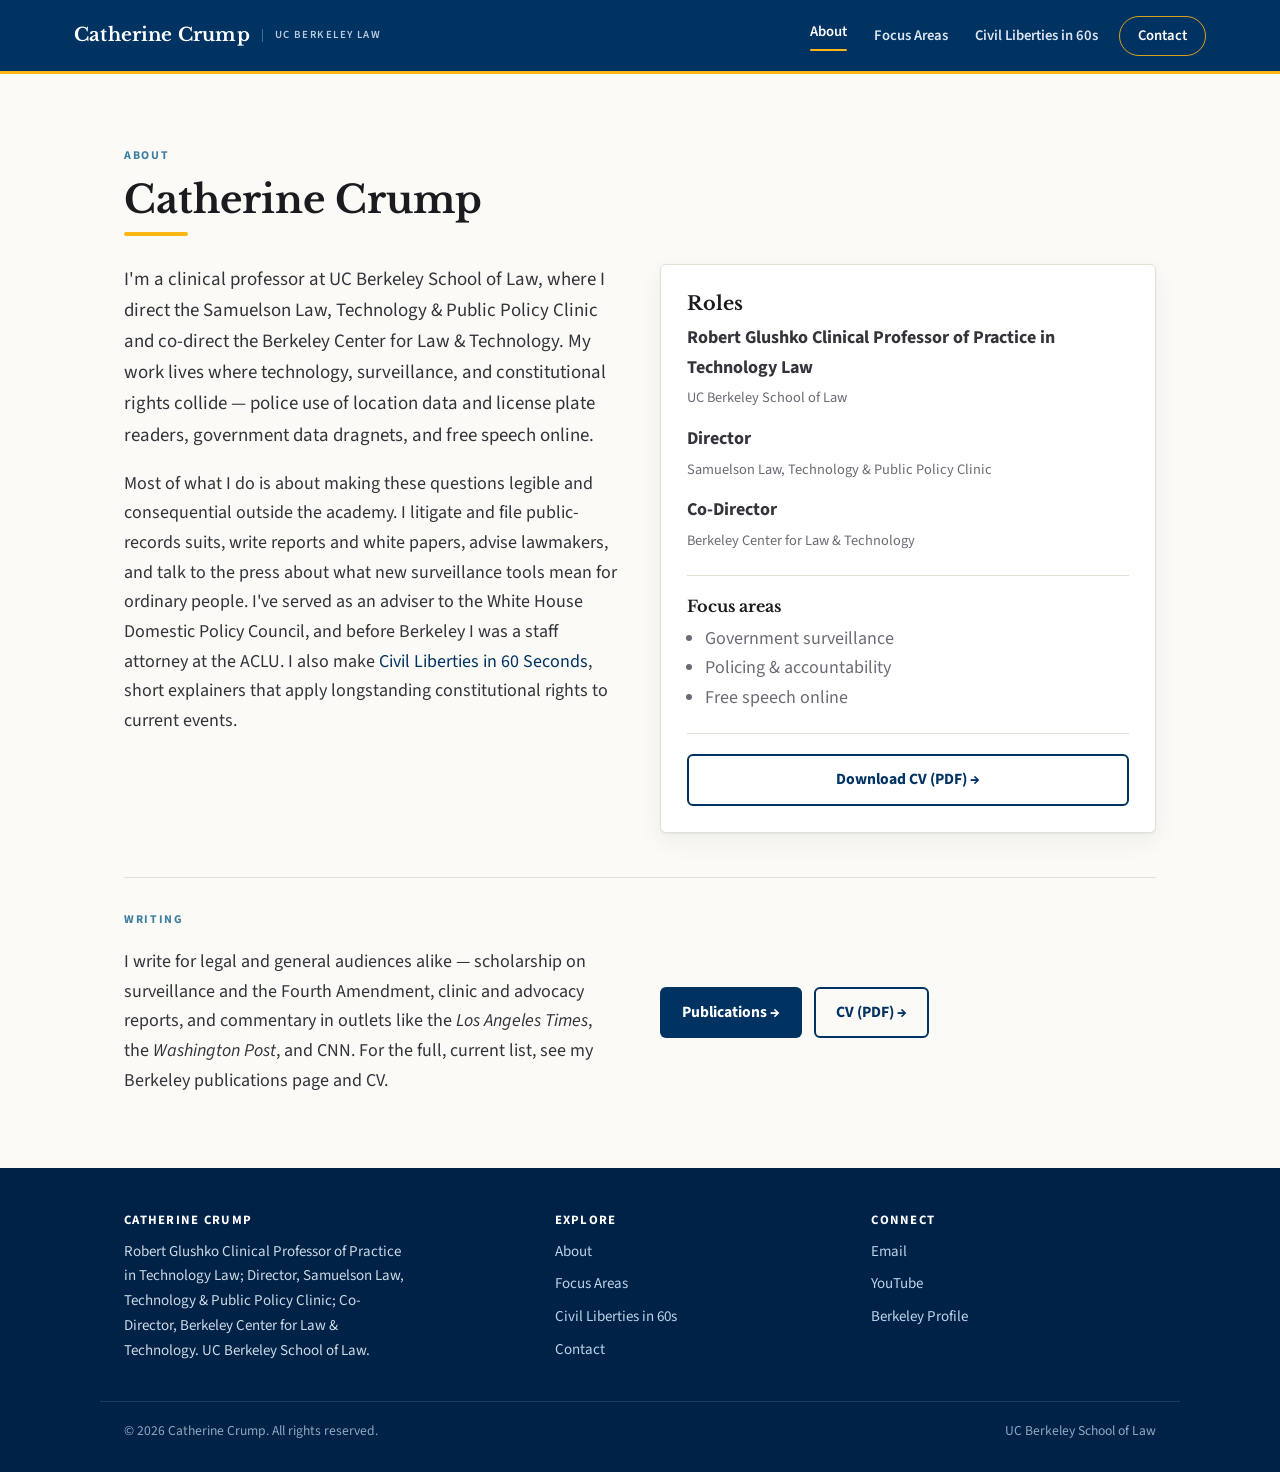
==== commit 4ecb9fce: "Apply Catherine's pre-launch brief (branch, do not deploy) A1 tagline; A2 short-form hero title + fu" ====
--- a/about.html
+++ b/about.html
@@ -21,11 +21,21 @@
         <li><a href="about" class="active">About</a></li>
         <li><a href="areas-of-focus">Focus Areas</a></li>
         <li><a href="civil-liberties-60">Civil Liberties in 60s</a></li>
-        <li><a href="writing">Writing</a></li>
         <li><a href="contact" class="nav-cta">Contact</a></li>
       </ul>
     </nav>
   </header>
+
+  <!--
+    THIRD-PERSON BIO (reuse for panel introductions; not rendered on-page):
+    Catherine Crump is the Robert Glushko Clinical Professor of Practice in Technology Law
+    at UC Berkeley School of Law, Director of the Samuelson Law, Technology & Public Policy
+    Clinic, and Co-Director of the Berkeley Center for Law & Technology. Her work focuses on
+    government surveillance, privacy, policing, and free speech, and she is a frequent
+    commentator on civil liberties in the digital age. She has served as an adviser to the
+    White House Domestic Policy Council and previously as a staff attorney at the ACLU.
+    [CONFIRM: ACLU staff-attorney line — wording/dates. TED Talk deliberately omitted; add if desired.]
+  -->
 
   <section class="section">
     <div class="container">
@@ -35,13 +45,10 @@
 
       <div class="grid-2">
         <div class="prose">
-          <p class="lead">Catherine Crump is the Robert Glushko Clinical Professor of Practice in Technology Law at UC Berkeley School of Law and Director of the Samuelson Law, Technology &amp; Public Policy Clinic. A leading expert on civil liberties and emerging technologies, she has written and litigated extensively on government surveillance, privacy, and criminal justice reform. She also serves as faculty Co-Director of the Berkeley Center for Law &amp; Technology.</p>
+          <p class="lead">I'm a clinical professor at UC Berkeley School of Law, where I direct the Samuelson Law, Technology &amp; Public Policy Clinic and co-direct the Berkeley Center for Law &amp; Technology. My work lives where technology, surveillance, and constitutional rights collide — police use of location data and license plate readers, government data dragnets, and free speech online.</p>
 
-          <p>Professor Crump previously served as a Senior Policy Advisor for Criminal Justice to the White House Domestic Policy Council, where she helped lead the implementation of key federal initiatives on policing and public safety. Earlier in her career, she was a staff attorney at the ACLU, where she litigated landmark cases on electronic surveillance and testified before Congress, the European Parliament, and multiple state legislatures.</p>
-
-          <p>Her scholarly work has appeared in flagship law reviews, and she is a frequent commentator in national media, with writing in the <em>Los Angeles Times</em>, the <em>Washington Post</em>, and on CNN. A TED Fellow and a recipient of Stanford Law School's Miles L. Rubin Public Interest Award, she is widely recognized for using law and technology to advance transparency, accountability, and justice.</p>
-
-          <p>She earned her B.A. and J.D. from Stanford.</p>
+          <!-- [CONFIRM] ACLU staff-attorney line below — confirm wording/dates (source: Berkeley faculty bio). TED Talk deliberately omitted per brief; add if desired. Education omitted per brief; add degrees only if supplied. -->
+          <p>Most of what I do is about making these questions legible and consequential outside the academy. I litigate and file public-records suits, write reports and white papers, advise lawmakers, and talk to the press about what new surveillance tools mean for ordinary people. I've served as an adviser to the White House Domestic Policy Council, and before Berkeley I was a staff attorney at the ACLU. I also make <a href="civil-liberties-60">Civil Liberties in 60 Seconds</a>, short explainers that apply longstanding constitutional rights to current events.</p>
         </div>
 
         <aside>
@@ -50,7 +57,7 @@
             <ul style="padding-left:0;list-style:none;margin:0;color:var(--body)">
               <li style="margin-bottom:12px"><strong>Robert Glushko Clinical Professor of Practice in Technology Law</strong><br><span style="color:var(--muted);font-size:0.9rem">UC Berkeley School of Law</span></li>
               <li style="margin-bottom:12px"><strong>Director</strong><br><span style="color:var(--muted);font-size:0.9rem">Samuelson Law, Technology &amp; Public Policy Clinic</span></li>
-              <li><strong>Faculty Co-Director</strong><br><span style="color:var(--muted);font-size:0.9rem">Berkeley Center for Law &amp; Technology</span></li>
+              <li><strong>Co-Director</strong><br><span style="color:var(--muted);font-size:0.9rem">Berkeley Center for Law &amp; Technology</span></li>
             </ul>
             <hr style="border:none;border-top:1px solid var(--line);margin:20px 0" />
             <h3 style="font-size:1rem">Focus areas</h3>
@@ -60,9 +67,22 @@
               <li>Free speech online</li>
             </ul>
             <hr style="border:none;border-top:1px solid var(--line);margin:20px 0" />
-            <a class="btn btn-ghost" style="color:var(--berkeley-blue);border-color:var(--berkeley-blue);width:100%;text-align:center" href="https://www.law.berkeley.edu/library/resources/cvs/Crump.pdf" target="_blank" rel="noopener">Download CV (PDF) →</a>
+            <a class="btn btn-ghost" style="color:var(--berkeley-blue);border-color:var(--berkeley-blue);width:100%;text-align:center" href="https://www.law.berkeley.edu/law-library/resources/cvs/Crump.pdf" target="_blank" rel="noopener">Download CV (PDF) →</a>
           </div>
         </aside>
+      </div>
+
+      <hr style="border:none;border-top:1px solid var(--line);margin:44px 0 32px" />
+
+      <div class="grid-2" style="align-items:center">
+        <div class="prose" style="margin:0">
+          <p class="eyebrow">Writing</p>
+          <p style="margin:0">I write for legal and general audiences alike — scholarship on surveillance and the Fourth Amendment, clinic and advocacy reports, and commentary in outlets like the <em>Los Angeles Times</em>, the <em>Washington Post</em>, and CNN. For the full, current list, see my Berkeley publications page and CV.</p>
+        </div>
+        <div class="contact-links" style="justify-content:flex-start">
+          <a class="btn btn-blue" href="https://www.law.berkeley.edu/library/ir/faculty/?id=14567" target="_blank" rel="noopener">Publications →</a>
+          <a class="btn btn-ghost" style="color:var(--berkeley-blue);border-color:var(--berkeley-blue)" href="https://www.law.berkeley.edu/law-library/resources/cvs/Crump.pdf" target="_blank" rel="noopener">CV (PDF) →</a>
+        </div>
       </div>
     </div>
   </section>
@@ -79,7 +99,6 @@
           <li><a href="about">About</a></li>
           <li><a href="areas-of-focus">Focus Areas</a></li>
           <li><a href="civil-liberties-60">Civil Liberties in 60s</a></li>
-          <li><a href="writing">Writing</a></li>
           <li><a href="contact">Contact</a></li>
         </ul>
       </div>
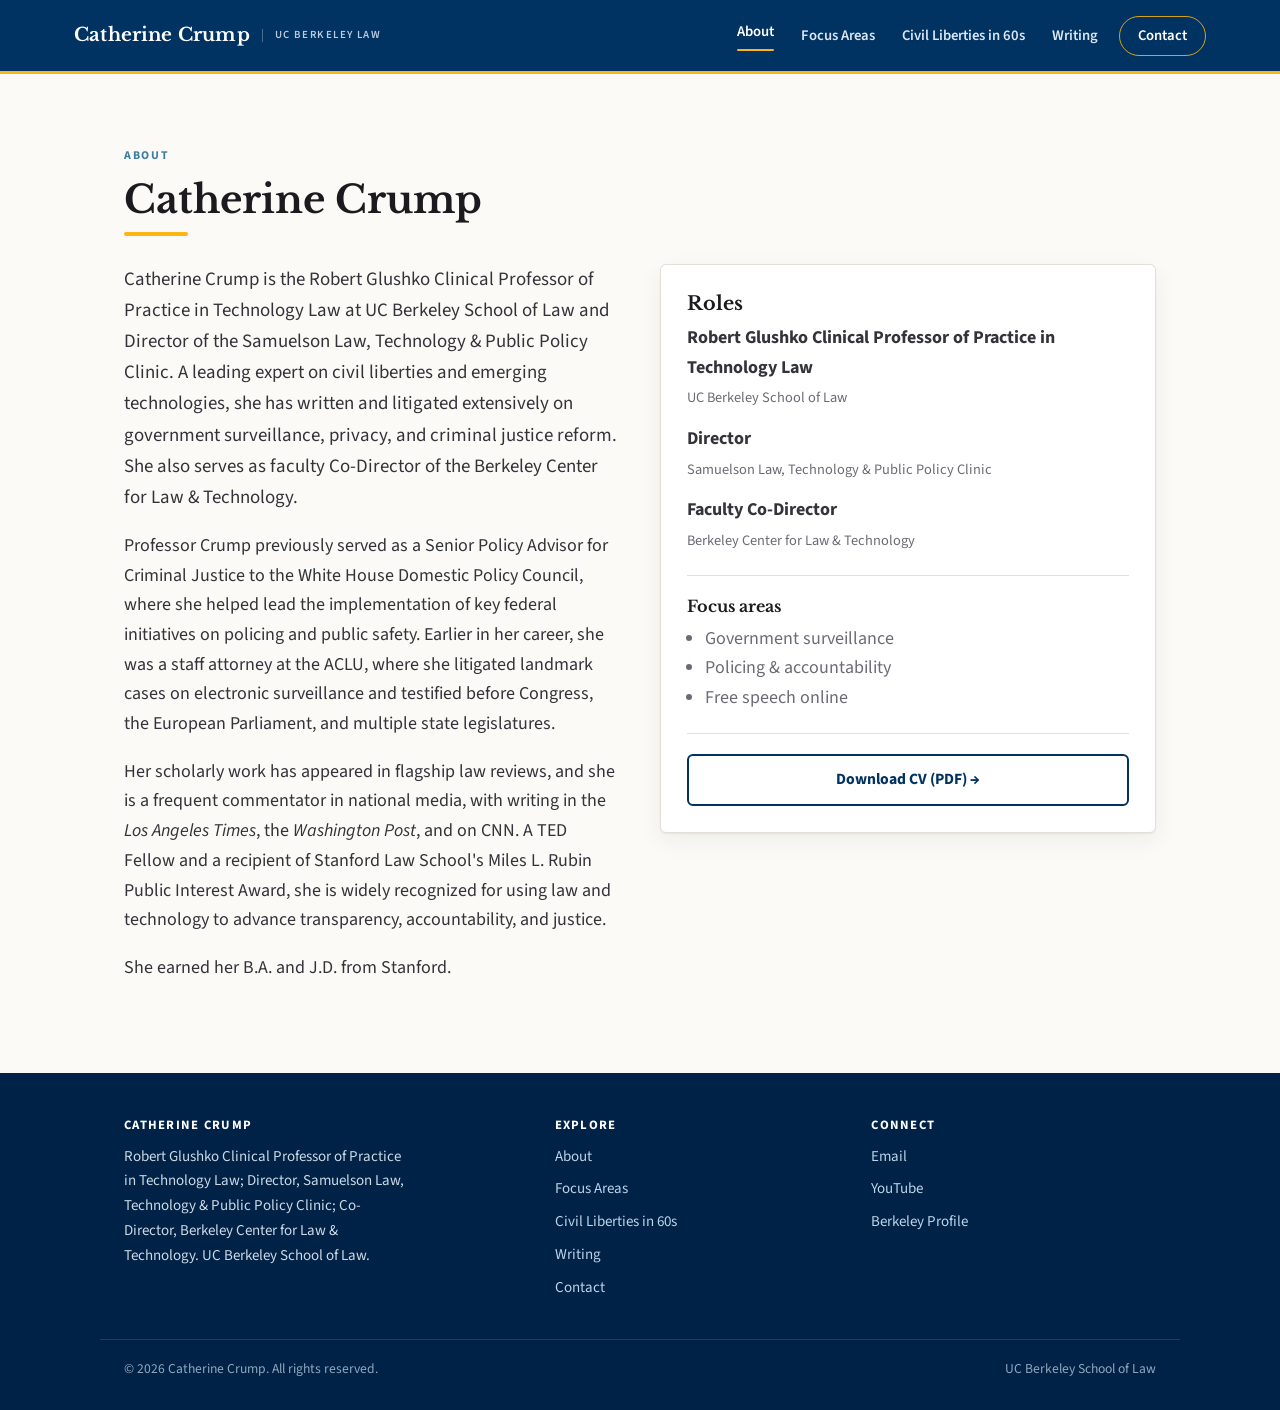
==== commit d5fe39e2: "Revert "Apply Catherine's pre-launch brief (branch, do not deploy)" This reverts commit 4ecb9fce18df" ====
--- a/about.html
+++ b/about.html
@@ -21,21 +21,11 @@
         <li><a href="about" class="active">About</a></li>
         <li><a href="areas-of-focus">Focus Areas</a></li>
         <li><a href="civil-liberties-60">Civil Liberties in 60s</a></li>
+        <li><a href="writing">Writing</a></li>
         <li><a href="contact" class="nav-cta">Contact</a></li>
       </ul>
     </nav>
   </header>
-
-  <!--
-    THIRD-PERSON BIO (reuse for panel introductions; not rendered on-page):
-    Catherine Crump is the Robert Glushko Clinical Professor of Practice in Technology Law
-    at UC Berkeley School of Law, Director of the Samuelson Law, Technology & Public Policy
-    Clinic, and Co-Director of the Berkeley Center for Law & Technology. Her work focuses on
-    government surveillance, privacy, policing, and free speech, and she is a frequent
-    commentator on civil liberties in the digital age. She has served as an adviser to the
-    White House Domestic Policy Council and previously as a staff attorney at the ACLU.
-    [CONFIRM: ACLU staff-attorney line — wording/dates. TED Talk deliberately omitted; add if desired.]
-  -->
 
   <section class="section">
     <div class="container">
@@ -45,10 +35,13 @@
 
       <div class="grid-2">
         <div class="prose">
-          <p class="lead">I'm a clinical professor at UC Berkeley School of Law, where I direct the Samuelson Law, Technology &amp; Public Policy Clinic and co-direct the Berkeley Center for Law &amp; Technology. My work lives where technology, surveillance, and constitutional rights collide — police use of location data and license plate readers, government data dragnets, and free speech online.</p>
+          <p class="lead">Catherine Crump is the Robert Glushko Clinical Professor of Practice in Technology Law at UC Berkeley School of Law and Director of the Samuelson Law, Technology &amp; Public Policy Clinic. A leading expert on civil liberties and emerging technologies, she has written and litigated extensively on government surveillance, privacy, and criminal justice reform. She also serves as faculty Co-Director of the Berkeley Center for Law &amp; Technology.</p>
 
-          <!-- [CONFIRM] ACLU staff-attorney line below — confirm wording/dates (source: Berkeley faculty bio). TED Talk deliberately omitted per brief; add if desired. Education omitted per brief; add degrees only if supplied. -->
-          <p>Most of what I do is about making these questions legible and consequential outside the academy. I litigate and file public-records suits, write reports and white papers, advise lawmakers, and talk to the press about what new surveillance tools mean for ordinary people. I've served as an adviser to the White House Domestic Policy Council, and before Berkeley I was a staff attorney at the ACLU. I also make <a href="civil-liberties-60">Civil Liberties in 60 Seconds</a>, short explainers that apply longstanding constitutional rights to current events.</p>
+          <p>Professor Crump previously served as a Senior Policy Advisor for Criminal Justice to the White House Domestic Policy Council, where she helped lead the implementation of key federal initiatives on policing and public safety. Earlier in her career, she was a staff attorney at the ACLU, where she litigated landmark cases on electronic surveillance and testified before Congress, the European Parliament, and multiple state legislatures.</p>
+
+          <p>Her scholarly work has appeared in flagship law reviews, and she is a frequent commentator in national media, with writing in the <em>Los Angeles Times</em>, the <em>Washington Post</em>, and on CNN. A TED Fellow and a recipient of Stanford Law School's Miles L. Rubin Public Interest Award, she is widely recognized for using law and technology to advance transparency, accountability, and justice.</p>
+
+          <p>She earned her B.A. and J.D. from Stanford.</p>
         </div>
 
         <aside>
@@ -57,7 +50,7 @@
             <ul style="padding-left:0;list-style:none;margin:0;color:var(--body)">
               <li style="margin-bottom:12px"><strong>Robert Glushko Clinical Professor of Practice in Technology Law</strong><br><span style="color:var(--muted);font-size:0.9rem">UC Berkeley School of Law</span></li>
               <li style="margin-bottom:12px"><strong>Director</strong><br><span style="color:var(--muted);font-size:0.9rem">Samuelson Law, Technology &amp; Public Policy Clinic</span></li>
-              <li><strong>Co-Director</strong><br><span style="color:var(--muted);font-size:0.9rem">Berkeley Center for Law &amp; Technology</span></li>
+              <li><strong>Faculty Co-Director</strong><br><span style="color:var(--muted);font-size:0.9rem">Berkeley Center for Law &amp; Technology</span></li>
             </ul>
             <hr style="border:none;border-top:1px solid var(--line);margin:20px 0" />
             <h3 style="font-size:1rem">Focus areas</h3>
@@ -67,22 +60,9 @@
               <li>Free speech online</li>
             </ul>
             <hr style="border:none;border-top:1px solid var(--line);margin:20px 0" />
-            <a class="btn btn-ghost" style="color:var(--berkeley-blue);border-color:var(--berkeley-blue);width:100%;text-align:center" href="https://www.law.berkeley.edu/law-library/resources/cvs/Crump.pdf" target="_blank" rel="noopener">Download CV (PDF) →</a>
+            <a class="btn btn-ghost" style="color:var(--berkeley-blue);border-color:var(--berkeley-blue);width:100%;text-align:center" href="https://www.law.berkeley.edu/library/resources/cvs/Crump.pdf" target="_blank" rel="noopener">Download CV (PDF) →</a>
           </div>
         </aside>
-      </div>
-
-      <hr style="border:none;border-top:1px solid var(--line);margin:44px 0 32px" />
-
-      <div class="grid-2" style="align-items:center">
-        <div class="prose" style="margin:0">
-          <p class="eyebrow">Writing</p>
-          <p style="margin:0">I write for legal and general audiences alike — scholarship on surveillance and the Fourth Amendment, clinic and advocacy reports, and commentary in outlets like the <em>Los Angeles Times</em>, the <em>Washington Post</em>, and CNN. For the full, current list, see my Berkeley publications page and CV.</p>
-        </div>
-        <div class="contact-links" style="justify-content:flex-start">
-          <a class="btn btn-blue" href="https://www.law.berkeley.edu/library/ir/faculty/?id=14567" target="_blank" rel="noopener">Publications →</a>
-          <a class="btn btn-ghost" style="color:var(--berkeley-blue);border-color:var(--berkeley-blue)" href="https://www.law.berkeley.edu/law-library/resources/cvs/Crump.pdf" target="_blank" rel="noopener">CV (PDF) →</a>
-        </div>
       </div>
     </div>
   </section>
@@ -99,6 +79,7 @@
           <li><a href="about">About</a></li>
           <li><a href="areas-of-focus">Focus Areas</a></li>
           <li><a href="civil-liberties-60">Civil Liberties in 60s</a></li>
+          <li><a href="writing">Writing</a></li>
           <li><a href="contact">Contact</a></li>
         </ul>
       </div>
